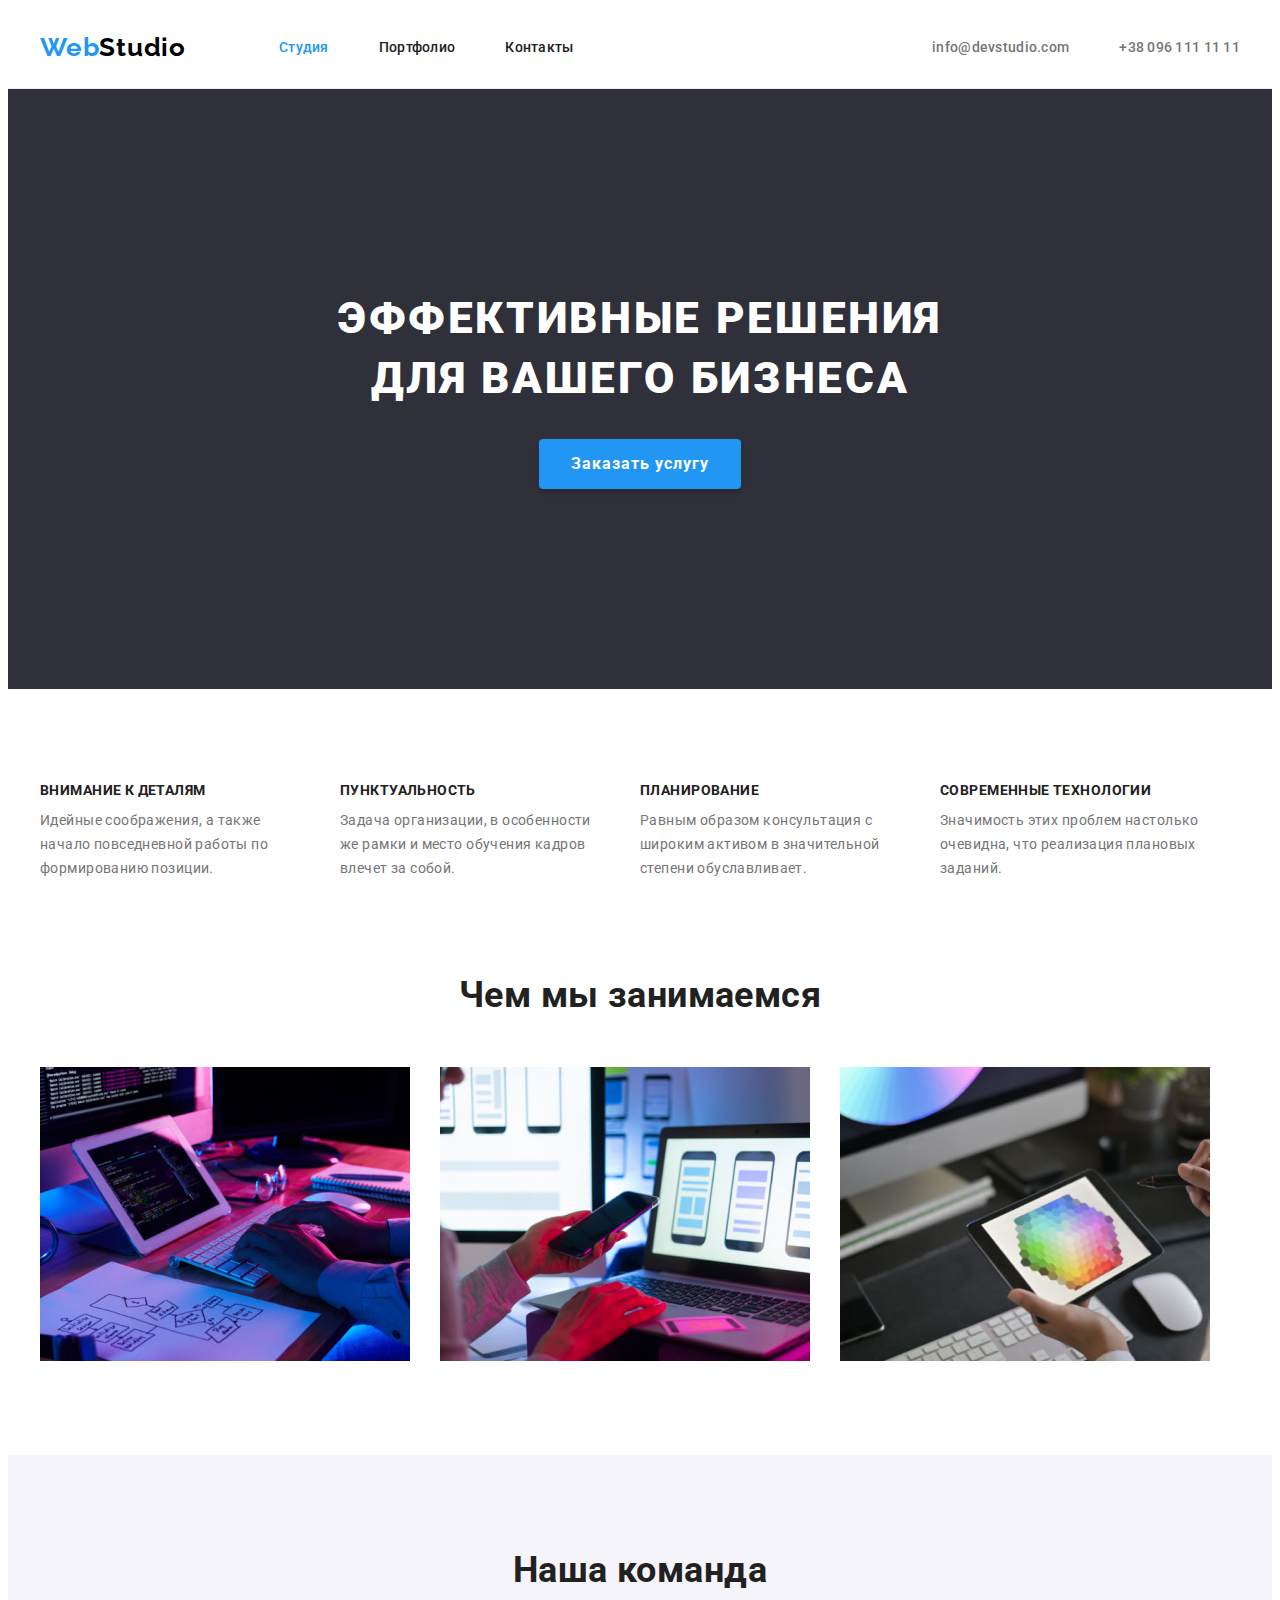
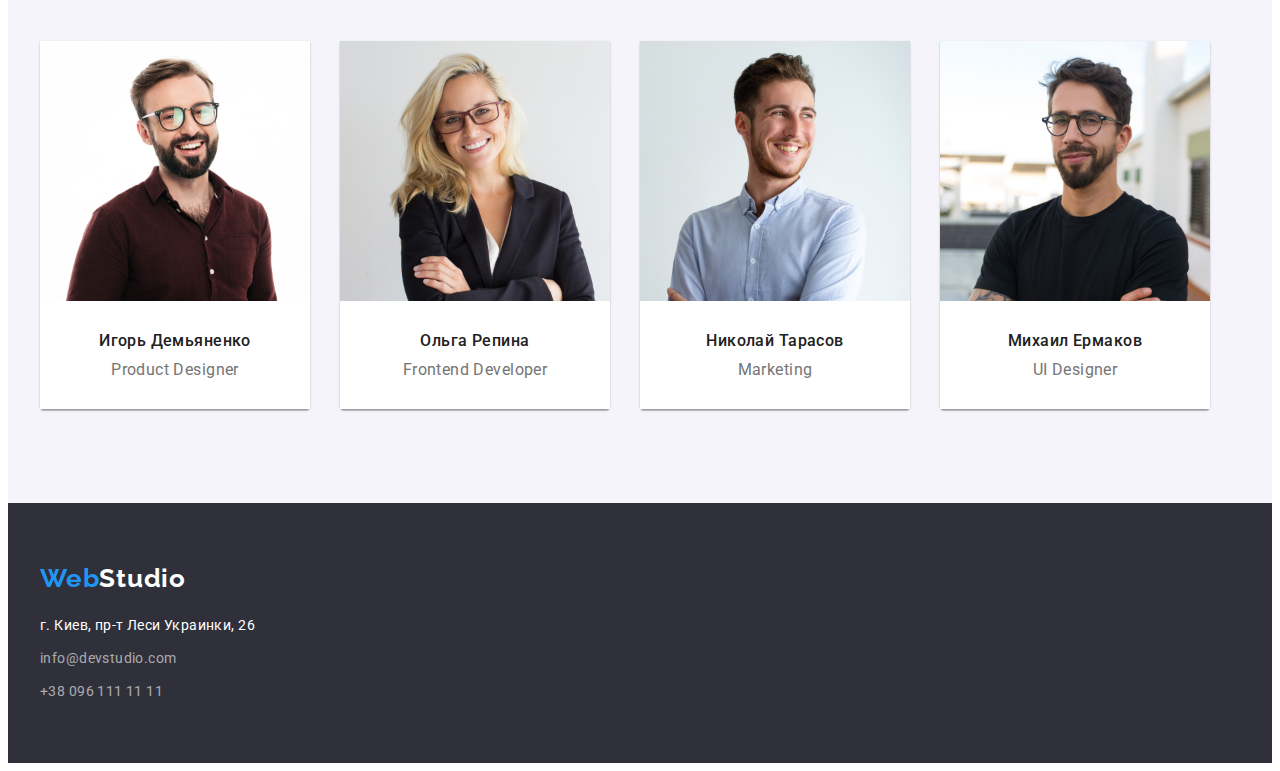
==== index.html @ 65e347f5 "Initial commit" ====
<!DOCTYPE html>
<html lang="ru">
  <head>
    <meta charset="UTF-8" />
    <meta http-equiv="X-UA-Compatible" content="IE=edge" />
    <meta name="viewport" content="width=device-width, initial-scale=1.0" />
    <title>Студия</title>
    <link rel="preconnect" href="https://fonts.googleapis.com" />
    <link rel="preconnect" href="https://fonts.gstatic.com" crossorigin />
    <link
      href="https://fonts.googleapis.com/css2?family=Raleway:wght@700&family=Roboto:wght@400;500;700;900&display=swap"
      rel="stylesheet"/>
    <link
      rel="stylesheet"
      href="https://cdnjs.cloudflare.com/ajax/libs/modern-normalize/1.1.0/modern-normalize.min.css"
      integrity="sha512-wpPYUAdjBVSE4KJnH1VR1HeZfpl1ub8YT/NKx4PuQ5NmX2tKuGu6U/JRp5y+Y8XG2tV+wKQpNHVUX03MfMFn9Q=="
      crossorigin="anonymous"
      referrerpolicy="no-referrer"/>

    <link rel="stylesheet" href="./css/styles.css" />
  </head>
  <body>
    <!--Шапка страницы-->

    <header class="header">
      <div class="container main-nav flex">
        <nav class="navigation flex">
          <a href="./index.html" class="logo top">Web<span class="logo-header">Studio</span></a>
          <ul class="site-nav list flex">
            <li class="item"><a href="./index.html" class="link current">Студия</a></li>
            <li class="item"><a href="./portfolio.html" class="link">Портфолио</a></li>
            <li class="item"><a href="" class="link">Контакты</a></li>
          </ul>
        </nav>
        <ul class="auth-nav list flex">
          <li class="item">
            <a href="mailto:info@devstudio.com" class="header-contacts">info@devstudio.com</a>
          </li>
          <li class="item">
            <a href="tel:+380961111111" class="header-contacts">+38 096 111 11 11</a>
          </li>
        </ul>
      </div>
    </header>
    <main>
      <!--Услуги-->

      <section class="section hero">
        <div class="container">
          <h1 class="hero-title title">
            Эффективные решения <br />
            для вашего бизнеса
          </h1>

          <button type="button" class="button">Заказать услугу</button>
        </div>
      </section>

      <!--Особенности компании-->

      <section class="section feature">
        <div class="container">
          <h2 class="section-title title visually-hidden">Особенности компании</h2>
          <ul class="feature-list list flex">
            <li class="item">
              <h3 class="feature-title title">Внимание к деталям</h3>
              <p class="text">
                Идейные соображения, а также начало повседневной работы по формированию позиции.
              </p>
            </li>
            <li class="item">
              <h3 class="feature-title title">Пунктуальность</h3>
              <p class="text">
                Задача организации, в особенности же рамки и место обучения кадров влечет за собой.
              </p>
            </li>
            <li class="item">
              <h3 class="feature-title title">Планирование</h3>
              <p class="text">
                Равным образом консультация с широким активом в значительной степени обуславливает.
              </p>
            </li>
            <li class="item">
              <h3 class="feature-title title">Современные технологии</h3>
              <p class="text">
                Значимость этих проблем настолько очевидна, что реализация плановых заданий.
              </p>
            </li>
          </ul>
        </div>
      </section>

      <!--Чем мы занимаемся-->

      <section class="section work">
        <div class="container">
          <h2 class="work-title title">Чем мы занимаемся</h2>
          <ul class="work-list list flex">
            <li class="item">
              <img src="images/work/box1.jpg" alt="Десктопные приложения" width="370" />
            </li>
            <li class="item">
              <img src="./images/work/box2.jpg" alt="Мобильные приложения" width="370" />
            </li>
            <li class="item">
              <img src="./images/work/box3.jpg" alt="Дизайнерские решения" width="370" />
            </li>
          </ul>
        </div>
      </section>

      <!--Наша команда-->

      <section class="section team">
        <div class="container">
          <h2 class="team-title title">Наша команда</h2>
          <ul class="name-list list flex">
            <li class="item">
              <img src="./images/team/img1.jpg" alt="Игорь Демьяненко" width="270" />
              <div class="team-container">
                <h3 class="name-title title">Игорь Демьяненко</h3>
                <p class="text">Product Designer</p>
              </div>
            </li>
            <li class="item">
              <img src="./images/team/img2.jpg" alt="Ольга Репина" width="270" />
              <div class="team-container">
                <h3 class="name-title title">Ольга Репина</h3>
                <p class="text">Frontend Developer</p>
              </div>
            </li>
            <li class="item">
              <img src="./images/team/img3.jpg" alt="Николай Тарасов" width="270" />
              <div class="team-container">
                <h3 class="name-title title">Николай Тарасов</h3>
                <p class="text">Marketing</p>
              </div>
            </li>
            <li class="item">
              <img src="./images/team/img4.jpg" alt="Михаил Ермаков" width="270" />
              <div class="team-container">
                <h3 class="name-title title">Михаил Ермаков</h3>
                <p class="text">UI Designer</p>
              </div>
            </li>
          </ul>
        </div>
      </section>
    </main>

    <!--Подвал-->

    <footer class="footer">
      <div class="container">
        <a href="./index.html" class="logo bottom">Web<span class="logo-footer">Studio</span> </a>
        <address class="address">
          <ul class="address-list list">
            <li class="item">
              <a
                href="https://goo.gl/maps/zAYHQi1dGuUCyUKf9"
                target="_blank"
                rel="noreferrer noopener"
                class="link"
              >
                г. Киев, пр-т Леси Украинки, 26
              </a>
            </li>
            <li class="item">
              <a href="mailto:info@devstudio.com" class="list">info@devstudio.com</a>
            </li>
            <li class="item"><a href="tel:+380961111111" class="list">+38 096 111 11 11</a></li>
          </ul>
        </address>
      </div>
    </footer>
  </body>
</html>
---- css/styles.css ----
:root{
    /* Шрифты*/

    --font-family-logo: Raleway, sans-serif;
    --font-family-text: Roboto, sans-serif;

    /* Цвет текста */

    --primary-text-color: #212121;
    --title-text-color: #757575;
    --accent-color: #2196F3;
    --accent-white-color:  #FFFFFF;
    --footer-contacts-color: rgba(255, 255, 255, 0.6);
    --logo-text: #000000;

    /* Цвет фона */

    --primary-bgr-color:#2F303A;
    --secondary-bgr-color:#F5F4FA;
    --other-bgr-color: #E5E5E5; 
    --bgr-color-projects: #EEEEEE; 
    --color-button-hover: #188CE8;
    --line-color:#ECECEC;

    /* Карточки */
    --card-set-gap: 30px;


}
.container{
    width: 1200px;
    margin: 0 auto;
    padding: 0px 15px; 

}

body { color: var(--title-text-color);
    background-color:var(--accent-white-color);
    font-family: var(--font-family-text);
    letter-spacing: 0.03em;
    font-weight: 400;
    font-size: 14px;
    line-height: 1.14;

}

.list, .title, .text{
    list-style: none;
    margin: 0;
    padding: 0;
}
.section{
    padding-top: 94px;
    padding-bottom: 94px;
}
img{
    display: block;
    max-width: 100%;
    height: auto;
}
.logo, .link, .list{
    text-decoration: none;
}
/* Header */
.header{
    border-bottom: 1px solid var(--line-color);
}


/* Логотип */


.logo{
    color:var(--accent-color) ;
    
    font-family: var(--font-family-logo);
    font-weight: 700;
    font-size: 26px;
    line-height: 1.19;
    letter-spacing: 0.03em;
}

.top{
    padding-top: 24px;
    padding-bottom: 25px;
    margin-right: 93px;

}

.logo-header{ color:var(--logo-text) ;}
.logo-footer{color:var(--accent-white-color) ; }

/* скрыть текст */

.visually-hidden {
    position: absolute;
    white-space: nowrap;
    width: 1px;
    height: 1px;
    overflow: hidden;
    border: 0;
    padding: 0;
    clip: rect(0 0 0 0);
    clip-path: inset(50%);
    margin: -1px;
  }

/* Навигация*/
.navigation{
    align-items: center;
}

.flex{
    display: flex;
}

.site-nav .item:not(:last-child){
    margin-right: 50px;

}

.site-nav .link{
    display: block;
    padding: 32px 0;

    color:var(--primary-text-color);
    font-weight: 500;
    letter-spacing: 0.02em;
    cursor: pointer;
}
.site-nav .link:hover,
.site-nav .link:focus {
    color:var(--accent-color);
}
.site-nav .link.current{ 
    color: var(--accent-color);

}
/* Контакты*/

.auth-nav{
    margin-left: auto;
    
}

.auth-nav .item:not(:last-child){
    margin-right: 50px;
}

.auth-nav .header-contacts{
    display: block;
    padding: 32px 0;

    color: var(--title-text-color);
    text-decoration: none;
    font-weight: 500;
    letter-spacing: 0.02em;
}
.auth-nav .header-contacts:hover, 
.auth-nav .header-contacts:focus{
color: var(--accent-color);
}

/*Герой*/

.hero{
    background-color: var(--primary-bgr-color);
    text-align: center;
    padding: 200px 0;
    
}
.hero-title{ 
    color: var(--accent-white-color);
    margin:0 auto 30px;
    width: 696px;

    font-weight: 900;
    font-size: 44px;
    line-height: 1.36;
    letter-spacing: 0.06em;
    text-transform: uppercase;
}
/* button */

.hero .button {
    min-width: 200px;
    display: inline-block;
    border-radius: 4px;
    padding: 10px 32px;
    border: none;
    box-shadow: 0px 4px 4px rgba(0, 0, 0, 0.15);

    color: var(--accent-white-color);
    background: var(--accent-color);
    cursor: pointer;
    font-family: var(--font-family-text);
    font-weight: 700;
    font-size: 16px;
    line-height: 1.88;
    align-items: center;
    letter-spacing: 0.06em;

}

.hero .button:hover,
.hero .button:focus{ background-color: var(--color-button-hover);}

/* Особенности компании */

.section-title{
    color: var(--primary-text-color);
}
.feature-list .feature-title{
    color: var(--primary-text-color);
    font-weight: 700;
    font-size: 14px;
    text-transform: uppercase;
}

.feature-title{
    margin-bottom: 10px;
}
.feature-list .item:not(:last-child){
    margin-right: 30px;
}

.feature-list .text{
    color: var(--title-text-color);
    line-height: 1.71;

    width: 270px;
}

/* Чем мы занимаемся*/

.work {
    padding-top: 0;
}
.work-list{
    list-style: none;
}
.work-list .item:not(:last-child){
    margin-right: 30px;
}

.work-title, .team-title { 
    margin-bottom: 50px;
    
    color: var(--primary-text-color);
    font-weight: 700;
    font-size: 36px;
    line-height: 1.17;
    text-align: center;
    }


/* Наша команда */

.name-list{ 
    list-style: none;
}

.team { background-color: var(--secondary-bgr-color);}
.team-title{
    margin-bottom: 50px;
}

.name-title{ 
    margin-bottom: 10px;
}

.team-container{
    padding: 30px 0;
    text-align: center;
    background-color: var(--accent-white-color);
}

.name-list .item{
    box-shadow: 0px 1px 3px rgba(0, 0, 0, 0.12), 
    0px 1px 1px rgba(0, 0, 0, 0.14), 
    0px 2px 1px rgba(0, 0, 0, 0.2);
    border-radius: 0px 0px 4px 4px;
}

.name-list .item:not(:last-child){
    margin-right: 30px;
}

.name-list .name-title{ color: var(--primary-text-color);
    font-weight: 500;
    font-size: 16px;
    line-height: 1.19;
    }

.name-list .text{ color: var(--title-text-color);
    font-size: 16px;
    line-height: 1.19;
}

    /* Футер */

.footer{
    padding: 60px 0;

    background-color: var(--primary-bgr-color);
}
.address{
    margin-top: 20px;
}


.address-list .item:not(:last-child){
    margin-bottom: 9px;
}

.address-list{ 
   
    font-style: normal;
    list-style: none;
    line-height: 1.71;
}
.address-list .link{
    color: var(--accent-white-color);
   
}
.address-list .list{ color: var(--footer-contacts-color);
    text-decoration: none;}

.address-list .link:hover,
.address-list .link:focus{ color: var(--accent-color);}

.address-list .list:hover,
.address-list .list:focus{ color: var(--accent-color);}


/* Portfolio */

.portfolio-section {
    margin-bottom: 50px;
    justify-content: center;
}

.portfolio-section .item:not(:last-child){
    margin-right: 8px;
}


.portfolio-section .button{ color: var(--primary-text-color);
    border-radius: 4px;
    padding: 6px 22px;
    border: none;
    

    background-color: var(--secondary-bgr-color);
    font-weight: 500;
    font-size: 16px;
    line-height: 1.62;
}

.portfolio-section .button:hover, 
.portfolio-section .button:focus { color: var(--accent-white-color);
    background-color: var(--accent-color);
    cursor: pointer;}

.portfolio-section .button.current {  color: var(--accent-white-color);
    background-color: var(--accent-color);}

.projects-title {
    flex-wrap: wrap;
   
}

.project-list{
    flex-basis: calc((100% - 60px) /3);
    margin-right: 30px;
    margin-bottom: 30px;

    background-color: var(--accent-white-color);
}

.project-list:nth-child(3n){
    margin-right: 0;
}

.project-list:nth-last-child(-n + 3){
    margin-bottom: 0;
}

.project-list .project-link {
    text-decoration: none;
}

.project-list .title { color: var(--primary-text-color);
    font-weight: 700;
    font-size: 18px;
    line-height: 2;
    letter-spacing: 0.06em;
}

.project-list .text { color: var(--title-text-color);
    font-size: 16px;
    line-height: 1.88;
}

.project-card{
    padding: 20px 24px;
    border-right: 1px solid var(--bgr-color-projects);
    border-bottom: 1px solid var(--bgr-color-projects);
    border-left: 1px solid var(--bgr-color-projects);
}

.project-card .title{
    margin-bottom: 4px;
}
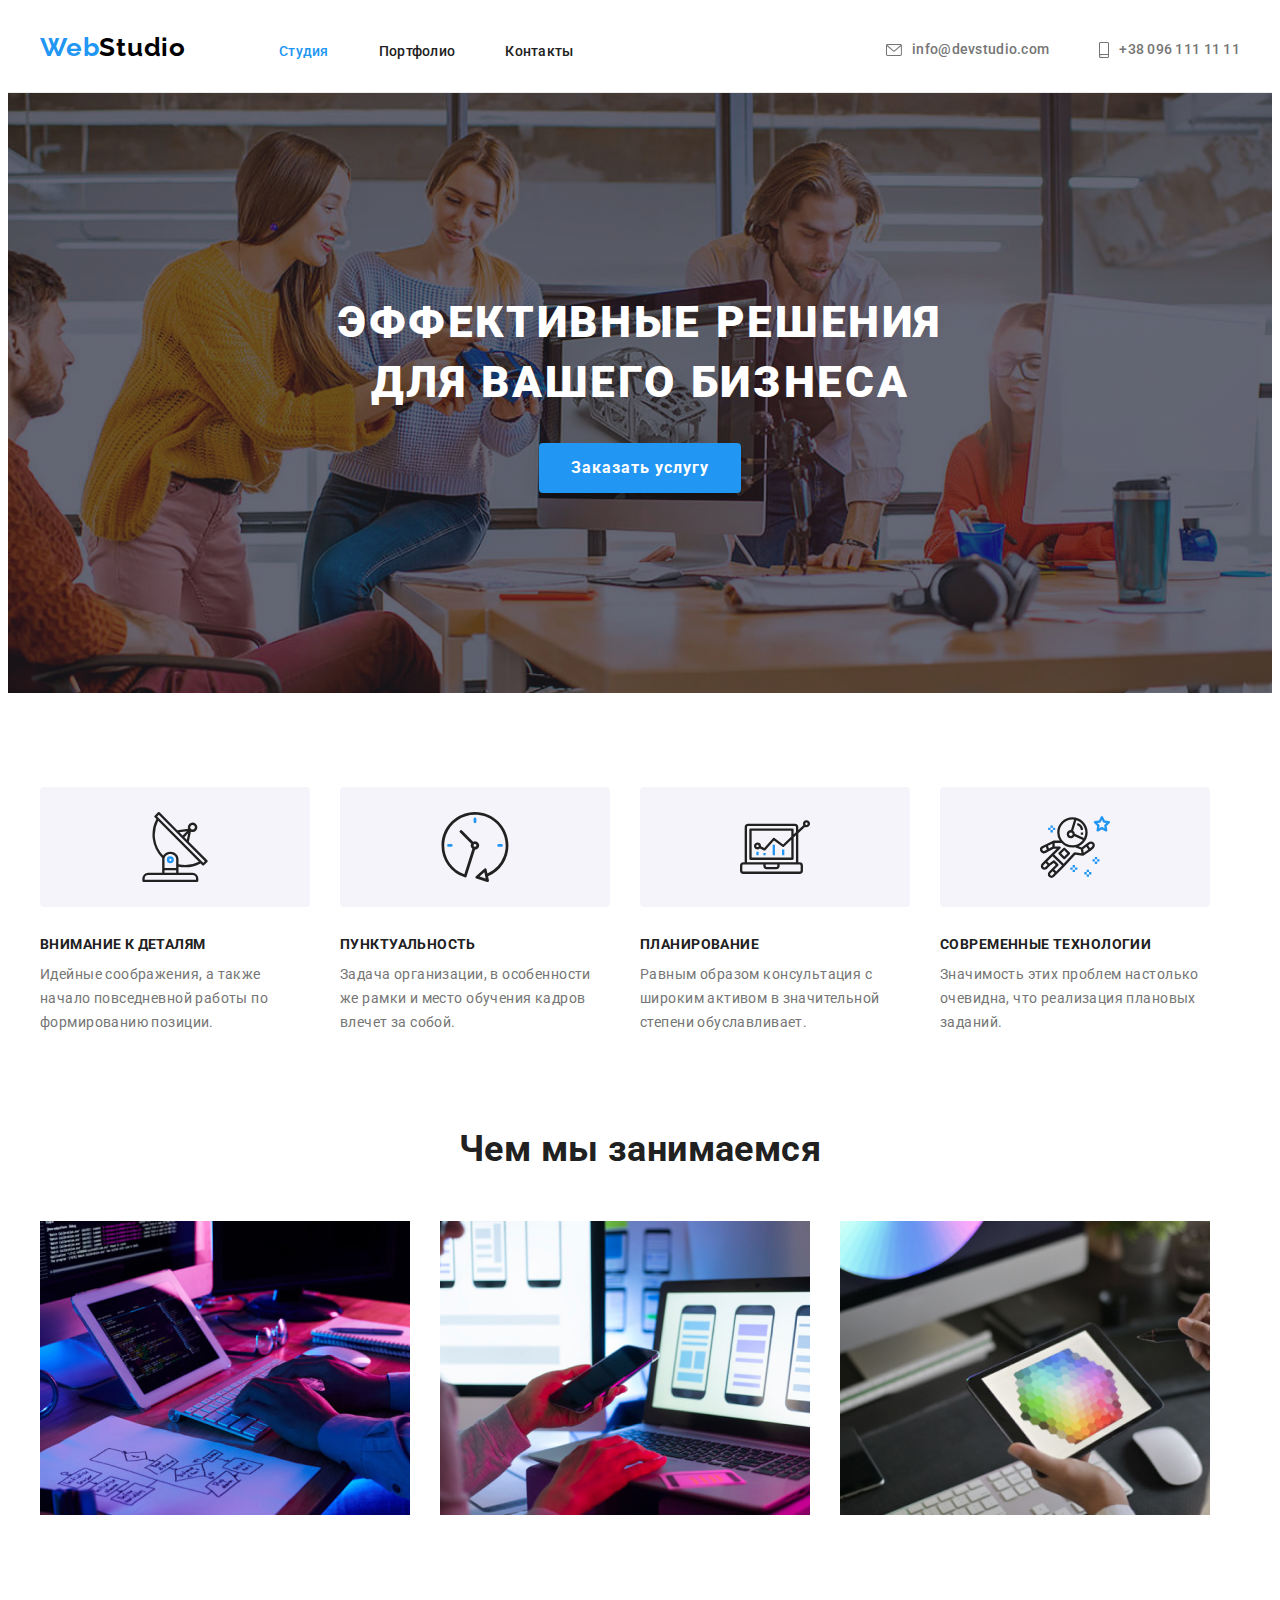
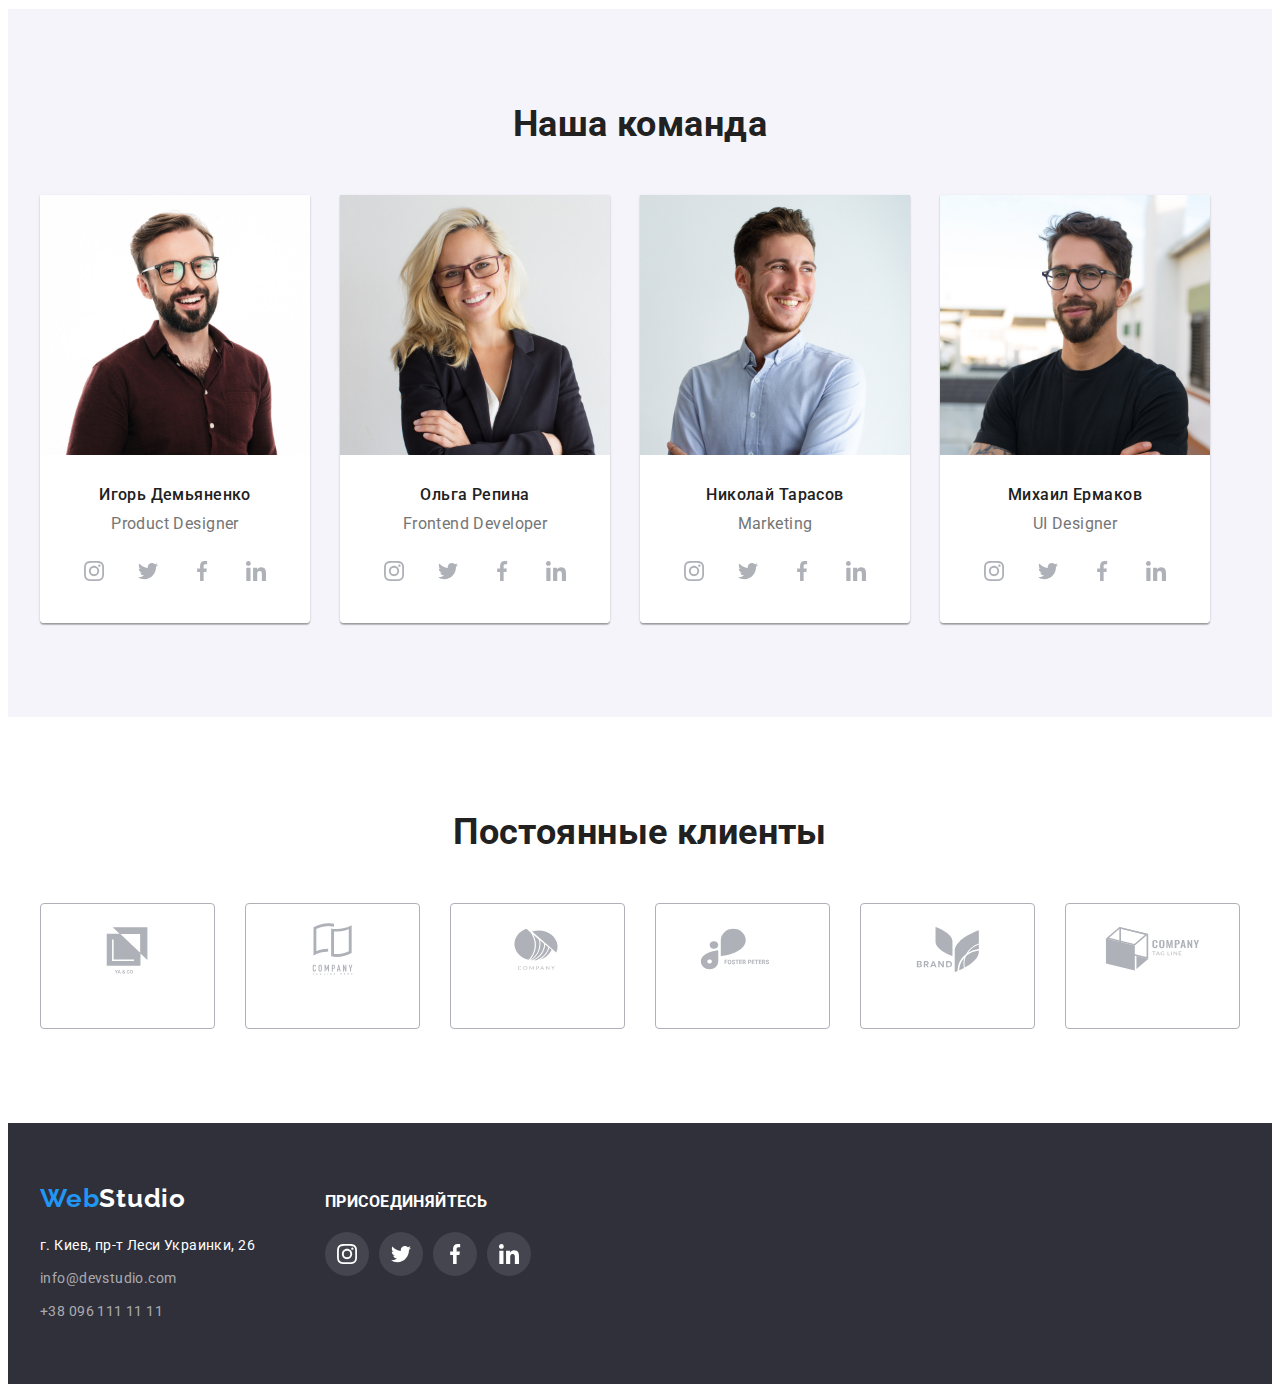
==== commit f667242c: "Додала class хедеру та футеру" ====
--- a/index.html
+++ b/index.html
@@ -33,11 +33,21 @@
           </ul>
         </nav>
         <ul class="auth-nav list flex">
-          <li class="item">
-            <a href="mailto:info@devstudio.com" class="header-contacts">info@devstudio.com</a>
+          <li class="item flex">
+            <a href="mailto:info@devstudio.com" class="header-contacts flex" aria-label="Почта">
+              <svg class="header-icon" width="16" height="12">
+                <use href="./images/sprite.svg#envelope"></use>
+              </svg>
+              info@devstudio.com
+            </a>
           </li>
-          <li class="item">
-            <a href="tel:+380961111111" class="header-contacts">+38 096 111 11 11</a>
+          <li class="item flex">
+            <a href="tel:+380961111111" class="header-contacts flex" aria-label="Телефон">
+              <svg class="header-icon" width="10" height="16">
+                <use href="./images/sprite.svg#smartphone"></use>
+              </svg>
+              +38 096 111 11 11
+            </a>
           </li>
         </ul>
       </div>
@@ -63,24 +73,48 @@
           <h2 class="section-title title visually-hidden">Особенности компании</h2>
           <ul class="feature-list list flex">
             <li class="item">
+              <div class="feature-icon">
+                <svg width="70" height="70">
+                <use href="./images/sprite.svg#antenna"></use>
+              </svg>
+            </div>
+              
               <h3 class="feature-title title">Внимание к деталям</h3>
               <p class="text">
                 Идейные соображения, а также начало повседневной работы по формированию позиции.
               </p>
             </li>
             <li class="item">
+              <div class="feature-icon">
+                <svg width="70" height="70">
+                  <use href="./images/sprite.svg#clock"></use>
+                </svg>
+              </div>
+    
               <h3 class="feature-title title">Пунктуальность</h3>
               <p class="text">
                 Задача организации, в особенности же рамки и место обучения кадров влечет за собой.
               </p>
             </li>
             <li class="item">
+              <div class="feature-icon">
+                <svg width="70" height="70">
+                  <use href="./images/sprite.svg#diagram"></use>
+                </svg>
+              </div>
+       
               <h3 class="feature-title title">Планирование</h3>
               <p class="text">
                 Равным образом консультация с широким активом в значительной степени обуславливает.
               </p>
             </li>
             <li class="item">
+              <div class="feature-icon">
+                <svg width="70" height="70">
+                  <use href="./images/sprite.svg#astronaut"></use>
+                </svg>
+              </div>
+        
               <h3 class="feature-title title">Современные технологии</h3>
               <p class="text">
                 Значимость этих проблем настолько очевидна, что реализация плановых заданий.
@@ -116,31 +150,167 @@
           <h2 class="team-title title">Наша команда</h2>
           <ul class="name-list list flex">
             <li class="item">
-              <img src="./images/team/img1.jpg" alt="Игорь Демьяненко" width="270" />
+              <img src="./images/team/img1.jpg" alt="Игорь Демьяненко" width="270"/>
               <div class="team-container">
                 <h3 class="name-title title">Игорь Демьяненко</h3>
                 <p class="text">Product Designer</p>
-              </div>
-            </li>
-            <li class="item">
-              <img src="./images/team/img2.jpg" alt="Ольга Репина" width="270" />
+                <ul class="team-list list">
+                  <li class="team-item">
+                    <a class="team-link link" href="" target="_blank" aria-label="Instagram-иконка">
+                    <svg class="team-icon" width="20" height="20">
+                     <use href="./images/sprite.svg#instagram">
+                     </use>
+                    </svg>
+                    </a>
+                  </li>
+                  <li class="team-item">
+                    <a class="team-link link" href="" target="_blank" aria-label="Twitter-иконка">
+                      <svg class="team-icon" width="20" height="20">
+                        <use href="./images/sprite.svg#twitter">
+                        </use>
+                      </svg>
+                    </a>
+                  </li>
+                  <li class="team-item">
+                    <a class="team-link link" href="" target="_blank" aria-label="Facebook-иконка">
+                      <svg class="team-icon" width="20" height="20">
+                        <use href="./images/sprite.svg#facebook">
+                        </use>
+                      </svg>
+                    </a>                    
+                  </li>
+                  <li class="team-item">
+                    <a class="team-link link" href="" target="_blank" aria-label="linkedin-иконка">
+                      <svg class="team-icon" width="20" height="20">
+                        <use href="./images/sprite.svg#linkedin">
+                        </use>
+                      </svg>
+                    </a>                    
+                  </li>
+                </ul>
+              </div>
+            </li>
+            <li class="item">
+              <img src="./images/team/img2.jpg" alt="Ольга Репина" width="270"/>
               <div class="team-container">
                 <h3 class="name-title title">Ольга Репина</h3>
                 <p class="text">Frontend Developer</p>
-              </div>
-            </li>
-            <li class="item">
-              <img src="./images/team/img3.jpg" alt="Николай Тарасов" width="270" />
+                <ul class="team-list list">
+                  <li class="team-item">
+                    <a class="team-link link" href="" target="_blank" aria-label="Instagram-иконка">
+                    <svg class="team-icon" width="20" height="20">
+                     <use href="./images/sprite.svg#instagram">
+                     </use>
+                    </svg>
+                    </a>
+                  </li>
+                  <li class="team-item">
+                    <a class="team-link link" href="" target="_blank" aria-label="Twitter-иконка">
+                      <svg class="team-icon" width="20" height="20">
+                        <use href="./images/sprite.svg#twitter">
+                        </use>
+                      </svg>
+                    </a>
+                  </li>
+                  <li class="team-item">
+                    <a class="team-link link" href="" target="_blank" aria-label="Facebook-иконка">
+                      <svg class="team-icon" width="20" height="20">
+                        <use href="./images/sprite.svg#facebook">
+                        </use>
+                      </svg>
+                    </a>                    
+                  </li>
+                  <li class="team-item">
+                    <a class="team-link link" href="" target="_blank" aria-label="linkedin-иконка">
+                      <svg class="team-icon" width="20" height="20">
+                        <use href="./images/sprite.svg#linkedin">
+                        </use>
+                      </svg>
+                    </a>                    
+                  </li>
+                </ul>
+              </div>
+            </li>
+            <li class="item">
+              <img src="./images/team/img3.jpg" alt="Николай Тарасов" width="270"/>
               <div class="team-container">
                 <h3 class="name-title title">Николай Тарасов</h3>
                 <p class="text">Marketing</p>
-              </div>
-            </li>
-            <li class="item">
-              <img src="./images/team/img4.jpg" alt="Михаил Ермаков" width="270" />
+                <ul class="team-list list">
+                  <li class="team-item">
+                    <a class="team-link link" href="" target="_blank" aria-label="Instagram-иконка">
+                    <svg class="team-icon" width="20" height="20">
+                     <use href="./images/sprite.svg#instagram">
+                     </use>
+                    </svg>
+                    </a>
+                  </li>
+                  <li class="team-item">
+                    <a class="team-link link" href="" target="_blank" aria-label="Twitter-иконка">
+                      <svg class="team-icon" width="20" height="20">
+                        <use href="./images/sprite.svg#twitter">
+                        </use>
+                      </svg>
+                    </a>
+                  </li>
+                  <li class="team-item">
+                    <a class="team-link link" href="" target="_blank" aria-label="Facebook-иконка">
+                      <svg class="team-icon" width="20" height="20">
+                        <use href="./images/sprite.svg#facebook">
+                        </use>
+                      </svg>
+                    </a>                    
+                  </li>
+                  <li class="team-item">
+                    <a class="team-link link" href="" target="_blank" aria-label="linkedin-иконка">
+                      <svg class="team-icon" width="20" height="20">
+                        <use href="./images/sprite.svg#linkedin">
+                        </use>
+                      </svg>
+                    </a>                    
+                  </li>
+                </ul>
+              </div>
+            </li>
+            <li class="item">
+              <img src="./images/team/img4.jpg" alt="Михаил Ермаков" width="270"/>
               <div class="team-container">
                 <h3 class="name-title title">Михаил Ермаков</h3>
                 <p class="text">UI Designer</p>
+                <ul class="team-list list">
+                  <li class="team-item">
+                    <a class="team-link link" href="" target="_blank" aria-label="Instagram-иконка">
+                    <svg class="team-icon" width="20" height="20">
+                     <use href="./images/sprite.svg#instagram">
+                     </use>
+                    </svg>
+                    </a>
+                  </li>
+                  <li class="team-item">
+                    <a class="team-link link" href="" target="_blank" aria-label="Twitter-иконка">
+                      <svg class="team-icon" width="20" height="20">
+                        <use href="./images/sprite.svg#twitter">
+                        </use>
+                      </svg>
+                    </a>
+                  </li>
+                  <li class="team-item">
+                    <a class="team-link link" href="" target="_blank" aria-label="Facebook-иконка">
+                      <svg class="team-icon" width="20" height="20">
+                        <use href="./images/sprite.svg#facebook">
+                        </use>
+                      </svg>
+                    </a>                    
+                  </li>
+                  <li class="team-item">
+                    <a class="team-link link" href="" target="_blank" aria-label="linkedin-иконка">
+                      <svg class="team-icon" width="20" height="20">
+                        <use href="./images/sprite.svg#linkedin">
+                        </use>
+                      </svg>
+                    </a>                    
+                  </li>
+                </ul>
               </div>
             </li>
           </ul>
@@ -148,29 +318,117 @@
       </section>
     </main>
 
+    <!-- Постоянные клиенты -->
+    <section class="section client">
+      <div class="container">
+        <h2 class="client-title title">Постоянные клиенты</h2>
+          <ul class="client-list flex">
+            <li class="client-item">
+              <a href="" class="client-link link flex" target="_blank" aria-label="Client 1">
+                <svg class="client-icon" width="106" height="60">
+                  <use href="./images/sprite.svg#logo1"></use>
+                </svg>
+              </a>
+            </li>
+            <li class="client-item">
+              <a href="" class="client-link link flex" target="_blank" aria-label="Client 2">
+                <svg class="client-icon" width="106" height="60">
+                  <use href="./images/sprite.svg#logo2"></use>
+                </svg>
+              </a>
+            </li>
+            <li class="client-item">
+              <a href="" class="client-link link flex" target="_blank" aria-label="Client 3">
+                <svg class="client-icon" width="106" height="60">
+                  <use href="./images/sprite.svg#logo3"></use>
+                </svg>
+              </a>
+            </li>
+            <li class="client-item">
+              <a href="" class="client-link link flex" target="_blank" aria-label="Client 4">
+                <svg class="client-icon" width="106" height="60">
+                  <use href="./images/sprite.svg#logo4"></use>
+                </svg>
+              </a>
+            </li>
+            <li class="client-item">
+              <a href="" class="client-link" target="_blank" aria-label="Client 5">
+                <svg class="client-icon" width="106" height="60">
+                  <use href="./images/sprite.svg#logo5"></use>
+                </svg>
+              </a>
+            </li>
+            <li class="client-item">
+              <a href="" class="client-link" target="_blank" aria-label="Client 6">
+                <svg class="client-icon" width="106" height="60">
+                  <use href="./images/sprite.svg#logo6"></use>
+                </svg>
+              </a>
+            </li>
+          </ul>
+       
+      </div>
+    </section>
+
     <!--Подвал-->
 
     <footer class="footer">
-      <div class="container">
-        <a href="./index.html" class="logo bottom">Web<span class="logo-footer">Studio</span> </a>
-        <address class="address">
-          <ul class="address-list list">
-            <li class="item">
-              <a
-                href="https://goo.gl/maps/zAYHQi1dGuUCyUKf9"
-                target="_blank"
-                rel="noreferrer noopener"
-                class="link"
-              >
-                г. Киев, пр-т Леси Украинки, 26
-              </a>
-            </li>
-            <li class="item">
-              <a href="mailto:info@devstudio.com" class="list">info@devstudio.com</a>
-            </li>
-            <li class="item"><a href="tel:+380961111111" class="list">+38 096 111 11 11</a></li>
-          </ul>
-        </address>
+      <div class="container flex">
+        <div class="footer-contacts">
+          <a href="./index.html" class="logo bottom">Web<span class="logo-footer">Studio</span> </a>
+          <address class="address">
+            <ul class="address-list list">
+              <li class="item">
+                <a
+                  href="https://goo.gl/maps/zAYHQi1dGuUCyUKf9"
+                  target="_blank"
+                  rel="noreferrer noopener"
+                  class="link"
+                >
+                  г. Киев, пр-т Леси Украинки, 26
+                </a>
+              </li>
+              <li class="item">
+                <a href="mailto:info@devstudio.com" class="list">info@devstudio.com</a>
+              </li>
+              <li class="item"><a href="tel:+380961111111" class="list">+38 096 111 11 11</a></li>
+            </ul>
+          </address>
+        </div>
+        <div class="footer socials">
+          <h3 class="sosials-title title">ПРИСОЕДИНЯЙТЕСЬ</h3>
+          <ul class="socials-list list flex">
+            <li class="socials-item">
+              <a href="" class="socials-link flex" aria-label="Instagram-иконка">
+                <svg class="socials-icon" width="20" height="20">
+                  <use href="./images/sprite.svg#instagram"></use>
+                </svg>
+              </a>
+            </li>
+            <li class="socials-item">
+              <a href="" class="socials-link flex" aria-label="Twitter-иконка">
+                <svg class="socials-icon" width="20" height="20">
+                  <use href="./images/sprite.svg#twitter"></use>
+                </svg>
+              </a>
+            </li>
+            <li class="socials-item">
+              <a href="" class="socials-link flex" aria-label="Facebook-иконка">
+                <svg class="socials-icon" width="20" height="20">
+                  <use href="./images/sprite.svg#facebook"></use>
+                </svg>
+              </a>
+            </li>
+            <li class="socials-item">
+              <a href="" class="socials-link flex" aria-label="linkedin-иконка">
+                <svg class="socials-icon" width="20" height="20">
+                  <use href="./images/sprite.svg#linkedin"></use>
+                </svg>
+              </a>
+            </li>
+          </ul>
+        </div>
+     
       </div>
     </footer>
   </body>
--- a/css/styles.css
+++ b/css/styles.css
@@ -24,6 +24,14 @@
 
     /* Карточки */
     --card-set-gap: 30px;
+
+    /* Border */
+    --border-icon:#AFB1B8;
+
+    /* Иконки */
+    --fill-icon: #AFB1B8;
+    --fill-hover-color: #FFFFFF;
+    --fill-bgr-hover:#2196F3;
 
 
 }
@@ -112,6 +120,7 @@
 
 .flex{
     display: flex;
+    align-items: baseline;
 }
 
 .site-nav .item:not(:last-child){
@@ -140,6 +149,8 @@
 
 .auth-nav{
     margin-left: auto;
+    align-items: center;
+    
     
 }
 
@@ -148,9 +159,10 @@
 }
 
 .auth-nav .header-contacts{
-    display: block;
+    display: flex;
     padding: 32px 0;
-
+    align-items: center;
+   
     color: var(--title-text-color);
     text-decoration: none;
     font-weight: 500;
@@ -161,13 +173,28 @@
 color: var(--accent-color);
 }
 
+.header-icon{
+    fill: currentColor;
+    margin-right: 10px;
+}
+
 /*Герой*/
 
 .hero{
+    max-width: 1600px;
+    margin-left: auto;
+    margin-right: auto;
+    background-image:linear-gradient( rgba(47, 48, 58, 0.4), rgba(47, 48, 58, 0.4)), url(../images/hero/hero.jpg) ;
+    background-repeat: no-repeat;
+    background-position: center;
+    background-size: cover;
+
     background-color: var(--primary-bgr-color);
     text-align: center;
     padding: 200px 0;
-    
+
+    
+
 }
 .hero-title{ 
     color: var(--accent-white-color);
@@ -220,6 +247,8 @@
 .feature-title{
     margin-bottom: 10px;
 }
+
+
 .feature-list .item:not(:last-child){
     margin-right: 30px;
 }
@@ -229,6 +258,16 @@
     line-height: 1.71;
 
     width: 270px;
+}
+.feature-icon{
+    display: flex;
+    padding: 25px 100px;
+    border-radius: 4px;
+    margin-bottom: 30px;
+
+    background-color: var(--secondary-bgr-color); 
+    align-items: center;
+    justify-content: center;
 }
 
 /* Чем мы занимаемся*/
@@ -272,6 +311,7 @@
 .team-container{
     padding: 30px 0;
     text-align: center;
+    border-radius: 0px 0px 4px 4px;
     background-color: var(--accent-white-color);
 }
 
@@ -295,7 +335,100 @@
 .name-list .text{ color: var(--title-text-color);
     font-size: 16px;
     line-height: 1.19;
-}
+
+    margin-bottom: 16px;
+}
+
+/* Иконки */
+.team-list{
+    display: flex;
+    justify-content: center;
+    align-items: center;
+}
+
+.team-item:not(:last-child){
+    margin-right: 10px;
+}
+
+.team-link{
+  
+    display: flex;
+    align-items: center;
+    justify-content: center;
+
+    color: var(--fill-icon) ;
+
+    width: 44px;
+    height: 44px;
+}
+.team-link:hover, 
+.team-link:focus{
+    background-color: var(--fill-bgr-hover);
+    border-radius: 50%;
+    color:var(--fill-hover-color);
+}
+
+.team-icon{
+    fill: currentColor;
+}
+
+    /* Постоянные клиенты */
+
+.client-title{
+    text-align: center;
+    color: var(--primary-text-color);
+    font-weight: 700;
+    font-size: 36px;
+    line-height: 1.17;
+
+    margin-bottom: 50px;
+}
+.client-list{
+    list-style: none;
+    padding: 0;
+    margin: 0;
+   
+    
+}
+.client-item{
+    padding: 16px 32px;
+    border: 1px solid var(--border-icon);
+    border-radius: 4px;
+    width: 170px;
+    height: 92px;
+    cursor: pointer;
+    align-items: center;
+    justify-content: center;
+    
+}
+
+.client-item:not(:last-child){
+    margin-right: 30px;
+}
+.client-item:hover,
+.client-item:focus{
+    border: 1px solid var(--fill-bgr-hover);
+}
+
+.client-link{
+    display: flex;
+    fill: var(--fill-icon);
+    
+    
+    align-items: center;
+    justify-content: center;
+   
+}
+.client-link:hover,
+.client-link:focus{
+    fill:var(--fill-bgr-hover);
+}
+
+.client-icon{
+    align-items: center;
+    justify-content: center;
+}
+
 
     /* Футер */
 
@@ -303,6 +436,9 @@
     padding: 60px 0;
 
     background-color: var(--primary-bgr-color);
+}
+.footer-contacts{
+    margin-right: 70px;
 }
 .address{
     margin-top: 20px;
@@ -332,6 +468,42 @@
 .address-list .list:hover,
 .address-list .list:focus{ color: var(--accent-color);}
 
+.socials{
+    padding: 0;
+    
+}
+
+
+.sosials-title{
+    font-weight: 700;
+    
+    color: var(--accent-white-color);
+
+    margin-bottom: 20px;
+}
+
+.socials-item:not(:last-child){
+    margin-right: 10px;
+    
+}
+.socials-link{
+    width: 44px;
+    height: 44px;
+    border-radius: 50%;
+    background-color: rgba(255, 255, 255, 0.1);
+
+    align-items: center;
+    justify-content: center;
+}
+.socials-link:hover,
+.socials-link:focus{
+    background-color:var(--fill-bgr-hover);
+}
+
+.socials-icon{
+    fill: var(--fill-hover-color);
+}
+
 
 /* Portfolio */
 
@@ -360,7 +532,8 @@
 .portfolio-section .button:hover, 
 .portfolio-section .button:focus { color: var(--accent-white-color);
     background-color: var(--accent-color);
-    cursor: pointer;}
+    cursor: pointer;
+    box-shadow: 0px 3px 1px rgba(0, 0, 0, 0.1), 0px 1px 2px rgba(0, 0, 0, 0.08), 0px 2px 2px rgba(0, 0, 0, 0.12);}
 
 .portfolio-section .button.current {  color: var(--accent-white-color);
     background-color: var(--accent-color);}
@@ -376,6 +549,10 @@
     margin-bottom: 30px;
 
     background-color: var(--accent-white-color);
+}
+.project-list:hover,
+.project-list:focus{
+    box-shadow: 0px 1px 1px rgba(0, 0, 0, 0.12), 0px 4px 4px rgba(0, 0, 0, 0.06), 1px 4px 6px rgba(0, 0, 0, 0.16);
 }
 
 .project-list:nth-child(3n){
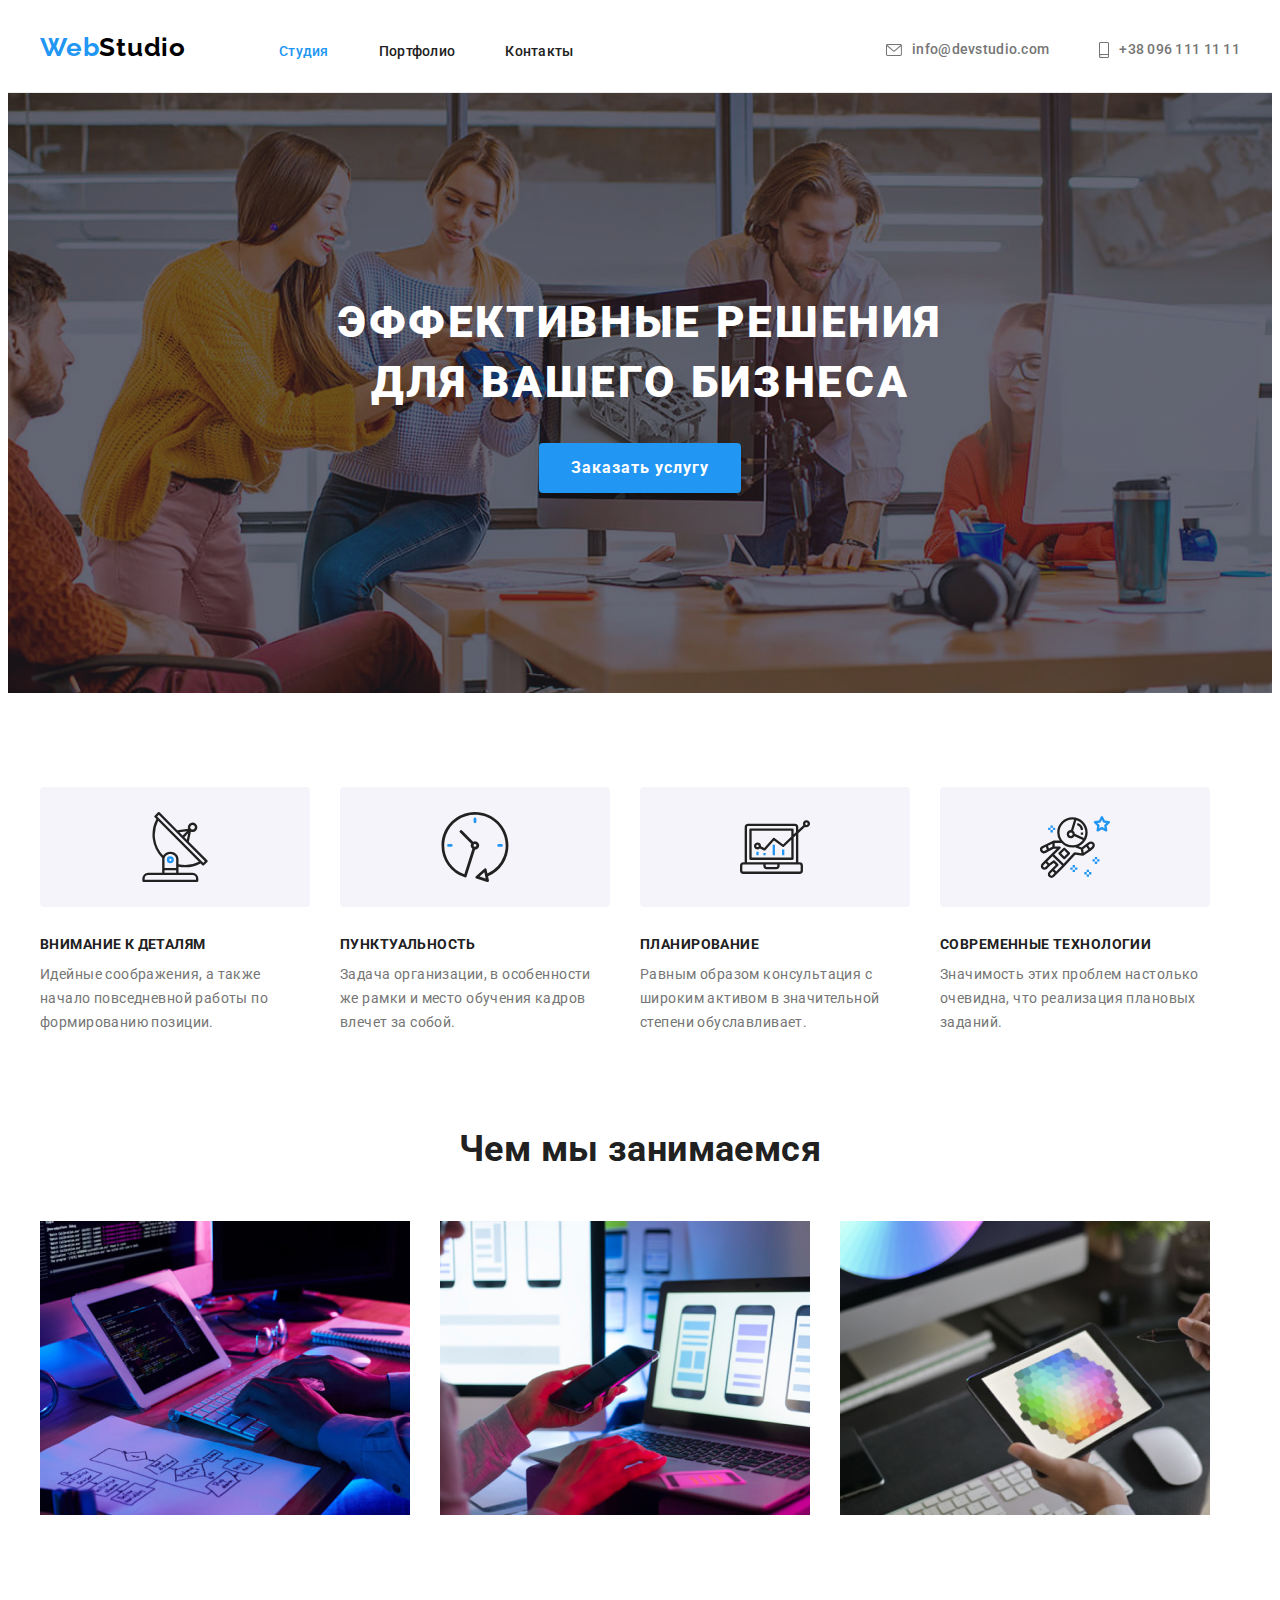
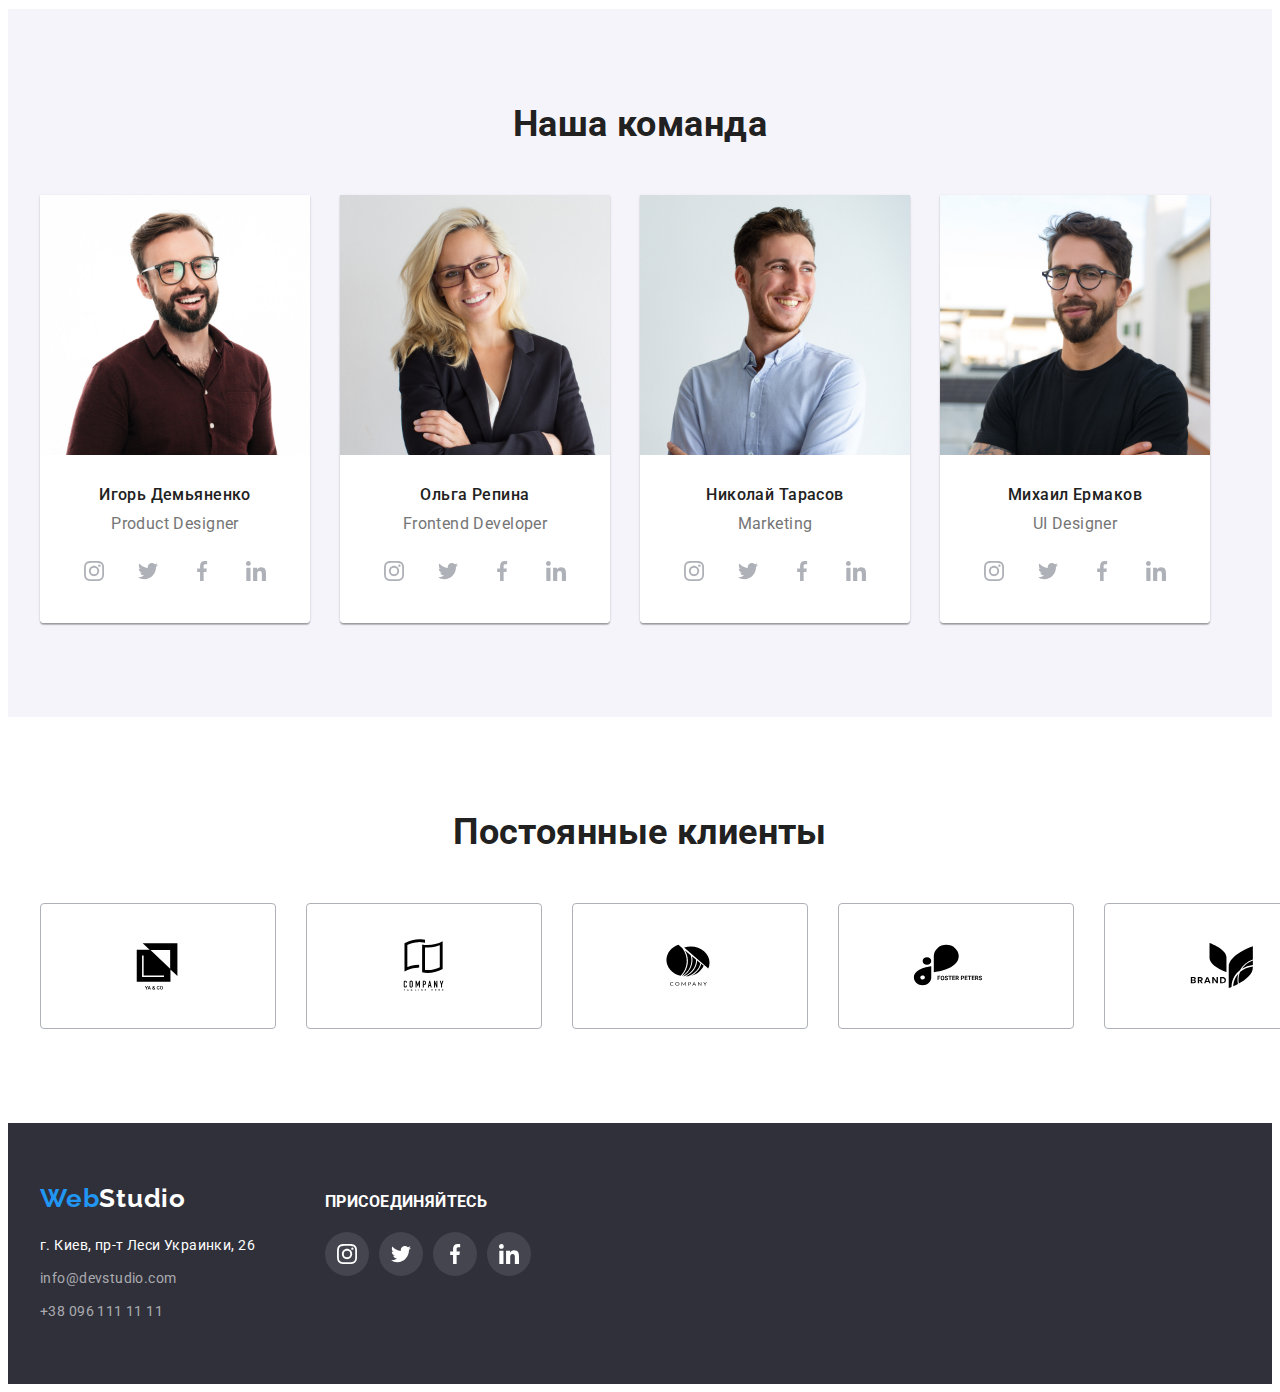
==== commit 9f49c9e8: "Виправила положення секції" ====
--- a/index.html
+++ b/index.html
@@ -316,10 +316,9 @@
           </ul>
         </div>
       </section>
-    </main>
-
-    <!-- Постоянные клиенты -->
-    <section class="section client">
+
+      <!-- Постоянные клиенты -->
+      <section class="section client">
       <div class="container">
         <h2 class="client-title title">Постоянные клиенты</h2>
           <ul class="client-list flex">
@@ -368,8 +367,11 @@
           </ul>
        
       </div>
-    </section>
-
+      </section>
+
+    </main>
+
+    
     <!--Подвал-->
 
     <footer class="footer">
--- a/css/styles.css
+++ b/css/styles.css
@@ -394,25 +394,28 @@
     padding: 16px 32px;
     border: 1px solid var(--border-icon);
     border-radius: 4px;
+    /* width: 170px;
+    height: 92px;
+    cursor: pointer; */
+    align-items: center;
+    justify-content: center;
+    
+}
+
+.client-item:not(:last-child){
+    margin-right: 30px;
+}
+/* .client-item:hover,
+.client-item:focus{
+    border: 1px solid var(--fill-bgr-hover);
+} */
+
+.client-link{
+    display: flex;
+    color: var(--fill-icon);
     width: 170px;
     height: 92px;
     cursor: pointer;
-    align-items: center;
-    justify-content: center;
-    
-}
-
-.client-item:not(:last-child){
-    margin-right: 30px;
-}
-.client-item:hover,
-.client-item:focus{
-    border: 1px solid var(--fill-bgr-hover);
-}
-
-.client-link{
-    display: flex;
-    fill: var(--fill-icon);
     
     
     align-items: center;
@@ -421,7 +424,7 @@
 }
 .client-link:hover,
 .client-link:focus{
-    fill:var(--fill-bgr-hover);
+    color:var(--fill-bgr-hover);
 }
 
 .client-icon{
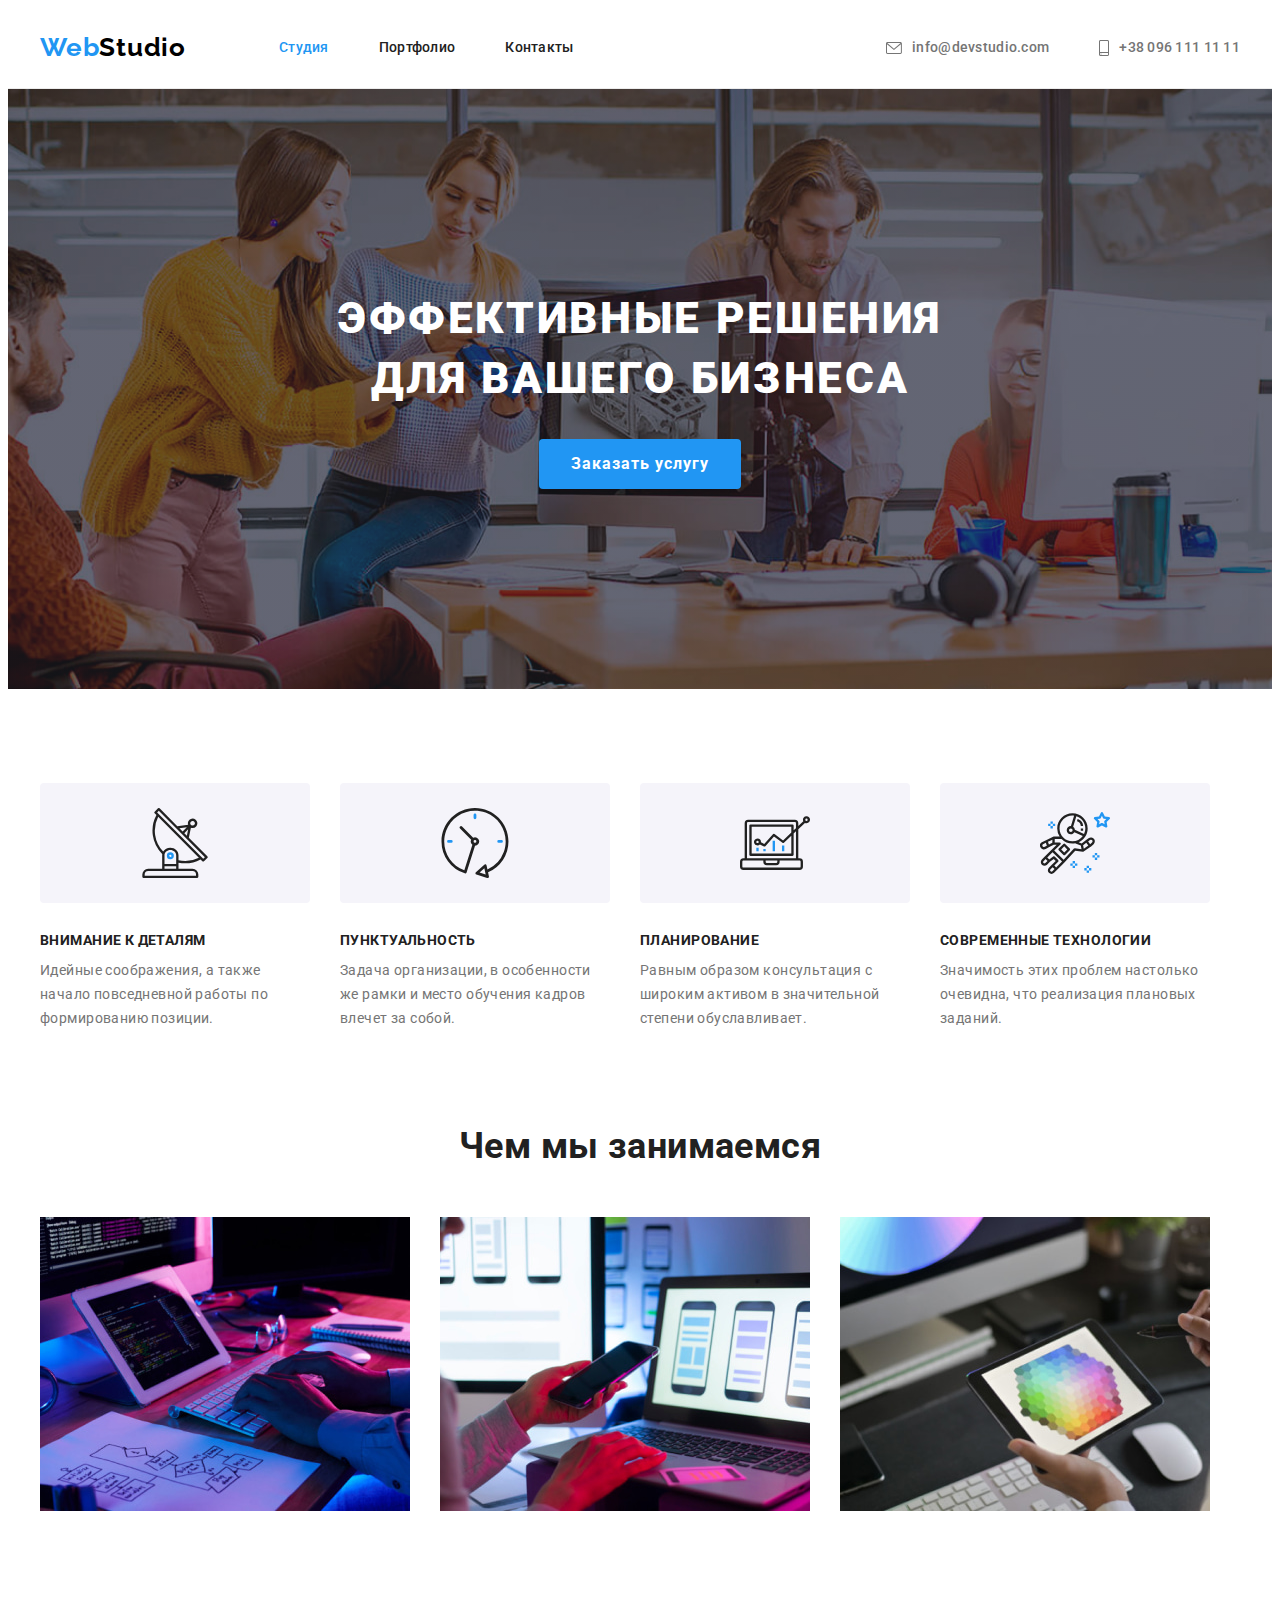
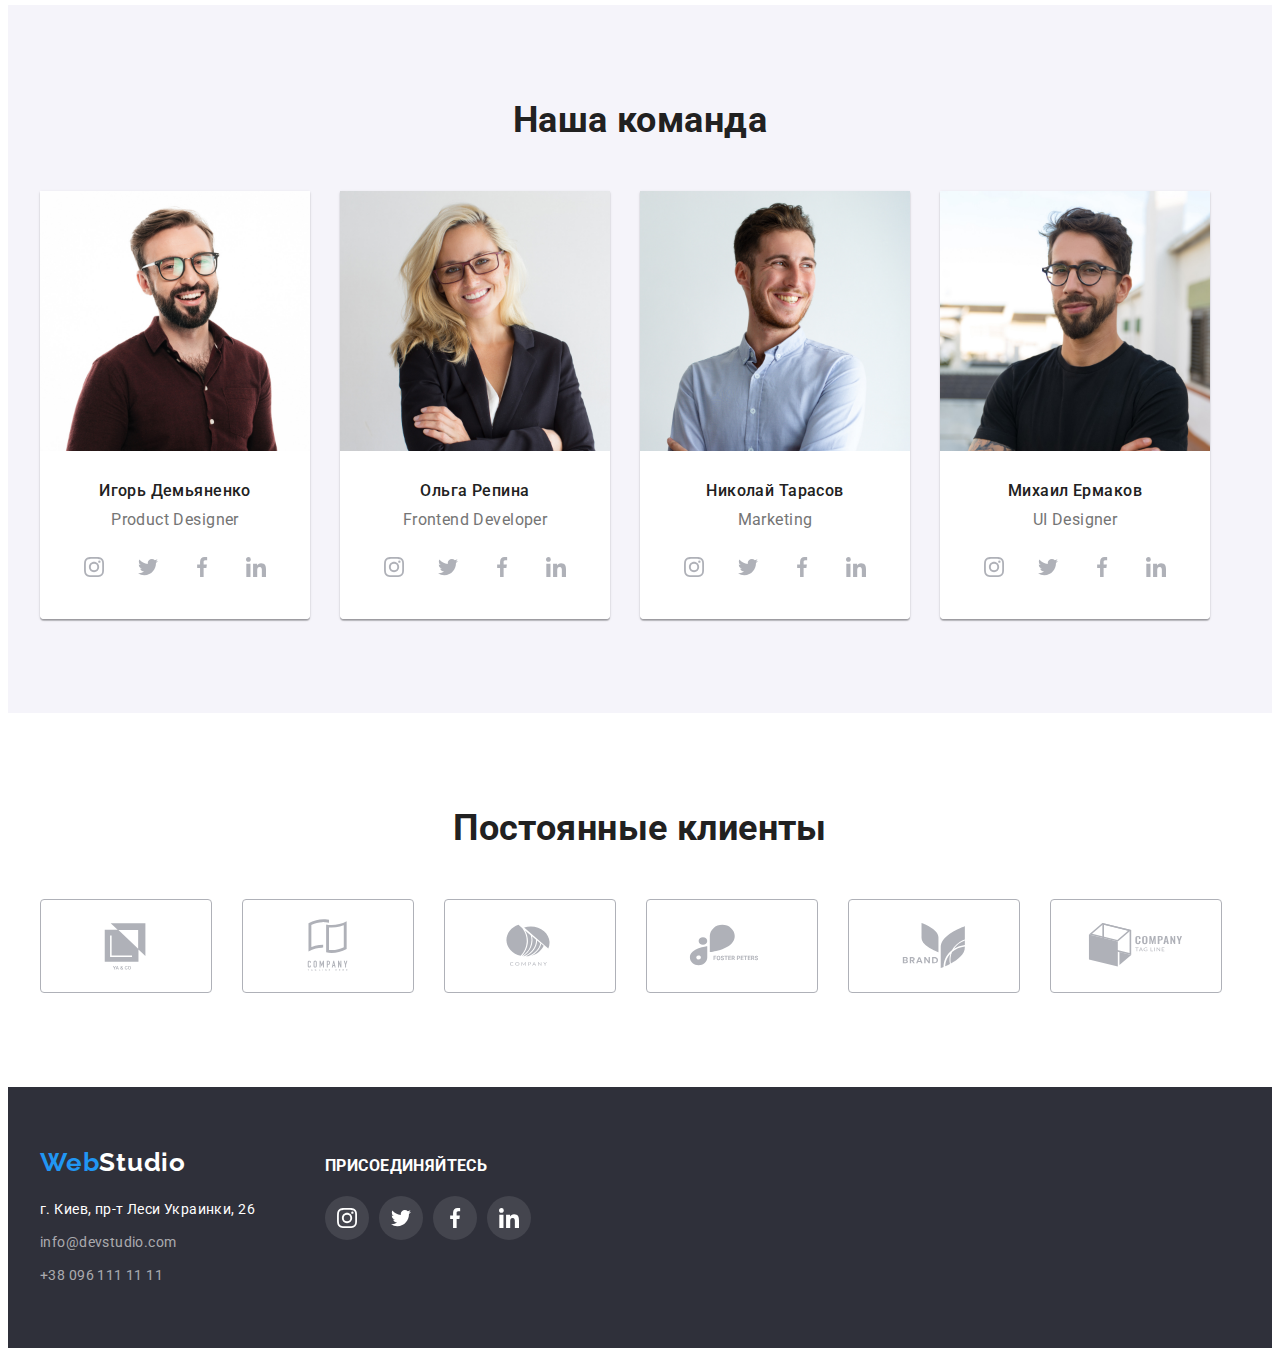
==== commit 5ee4d556: "Прибрала зайві класи" ====
--- a/index.html
+++ b/index.html
@@ -32,24 +32,25 @@
             <li class="item"><a href="" class="link">Контакты</a></li>
           </ul>
         </nav>
-        <ul class="auth-nav list flex">
-          <li class="item flex">
-            <a href="mailto:info@devstudio.com" class="header-contacts flex" aria-label="Почта">
-              <svg class="header-icon" width="16" height="12">
-                <use href="./images/sprite.svg#envelope"></use>
-              </svg>
-              info@devstudio.com
-            </a>
-          </li>
-          <li class="item flex">
-            <a href="tel:+380961111111" class="header-contacts flex" aria-label="Телефон">
-              <svg class="header-icon" width="10" height="16">
-                <use href="./images/sprite.svg#smartphone"></use>
-              </svg>
-              +38 096 111 11 11
-            </a>
-          </li>
-        </ul>
+          <ul class="auth-nav list flex">
+            <li class="item">
+              <a href="mailto:info@devstudio.com" class="header-contacts flex" aria-label="Почта">
+                <svg class="header-icon" width="16" height="12">
+                  <use href="./images/sprite.svg#envelope"></use>
+                </svg>
+                info@devstudio.com
+              </a>
+            </li>
+            <li class="item">
+              <a href="tel:+380961111111" class="header-contacts flex" aria-label="Телефон">
+                <svg class="header-icon" width="10" height="16">
+                  <use href="./images/sprite.svg#smartphone"></use>
+                </svg>
+                +38 096 111 11 11
+              </a>
+            </li>
+          </ul>
+       
       </div>
     </header>
     <main>
@@ -375,7 +376,7 @@
     <!--Подвал-->
 
     <footer class="footer">
-      <div class="container flex">
+      <div class="container container-footer flex">
         <div class="footer-contacts">
           <a href="./index.html" class="logo bottom">Web<span class="logo-footer">Studio</span> </a>
           <address class="address">
@@ -398,7 +399,7 @@
           </address>
         </div>
         <div class="footer socials">
-          <h3 class="sosials-title title">ПРИСОЕДИНЯЙТЕСЬ</h3>
+          <h3 class="socials-title title">ПРИСОЕДИНЯЙТЕСЬ</h3>
           <ul class="socials-list list flex">
             <li class="socials-item">
               <a href="" class="socials-link flex" aria-label="Instagram-иконка">
--- a/css/styles.css
+++ b/css/styles.css
@@ -120,7 +120,6 @@
 
 .flex{
     display: flex;
-    align-items: baseline;
 }
 
 .site-nav .item:not(:last-child){
@@ -148,30 +147,31 @@
 /* Контакты*/
 
 .auth-nav{
+    align-items: center;
     margin-left: auto;
-    align-items: center;
-    
-    
 }
 
 .auth-nav .item:not(:last-child){
     margin-right: 50px;
 }
 
-.auth-nav .header-contacts{
-    display: flex;
+.header-contacts{
     padding: 32px 0;
     align-items: center;
+    /* justify-content: center; */
    
     color: var(--title-text-color);
     text-decoration: none;
     font-weight: 500;
     letter-spacing: 0.02em;
 }
-.auth-nav .header-contacts:hover, 
-.auth-nav .header-contacts:focus{
+.header-contacts:hover, 
+.header-contacts:focus{
 color: var(--accent-color);
 }
+/* .auth-nav .item{
+    align-items: center;
+} */
 
 .header-icon{
     fill: currentColor;
@@ -387,44 +387,32 @@
     list-style: none;
     padding: 0;
     margin: 0;
-   
-    
-}
-.client-item{
-    padding: 16px 32px;
+}
+
+
+.client-item:not(:last-child){
+    margin-right: 30px;
+}
+
+.client-link{
+    display: flex;
+    fill: var(--fill-icon);
+    
+    /* padding: 16px 32px; */
     border: 1px solid var(--border-icon);
     border-radius: 4px;
-    /* width: 170px;
-    height: 92px;
-    cursor: pointer; */
-    align-items: center;
-    justify-content: center;
-    
-}
-
-.client-item:not(:last-child){
-    margin-right: 30px;
-}
-/* .client-item:hover,
-.client-item:focus{
-    border: 1px solid var(--fill-bgr-hover);
-} */
-
-.client-link{
-    display: flex;
-    color: var(--fill-icon);
     width: 170px;
     height: 92px;
     cursor: pointer;
     
-    
     align-items: center;
     justify-content: center;
    
 }
 .client-link:hover,
 .client-link:focus{
-    color:var(--fill-bgr-hover);
+    fill:var(--fill-bgr-hover);
+    border: 1px solid var(--fill-bgr-hover);
 }
 
 .client-icon{
@@ -439,6 +427,10 @@
     padding: 60px 0;
 
     background-color: var(--primary-bgr-color);
+}
+.container-footer{
+    align-items: baseline;
+    justify-content: flex-start;
 }
 .footer-contacts{
     margin-right: 70px;
@@ -471,13 +463,14 @@
 .address-list .list:hover,
 .address-list .list:focus{ color: var(--accent-color);}
 
+/* Socials-icon */
+
 .socials{
     padding: 0;
-    
-}
-
-
-.sosials-title{
+}
+
+
+.socials-title{
     font-weight: 700;
     
     color: var(--accent-white-color);
@@ -490,10 +483,12 @@
     
 }
 .socials-link{
+
     width: 44px;
     height: 44px;
     border-radius: 50%;
     background-color: rgba(255, 255, 255, 0.1);
+
 
     align-items: center;
     justify-content: center;
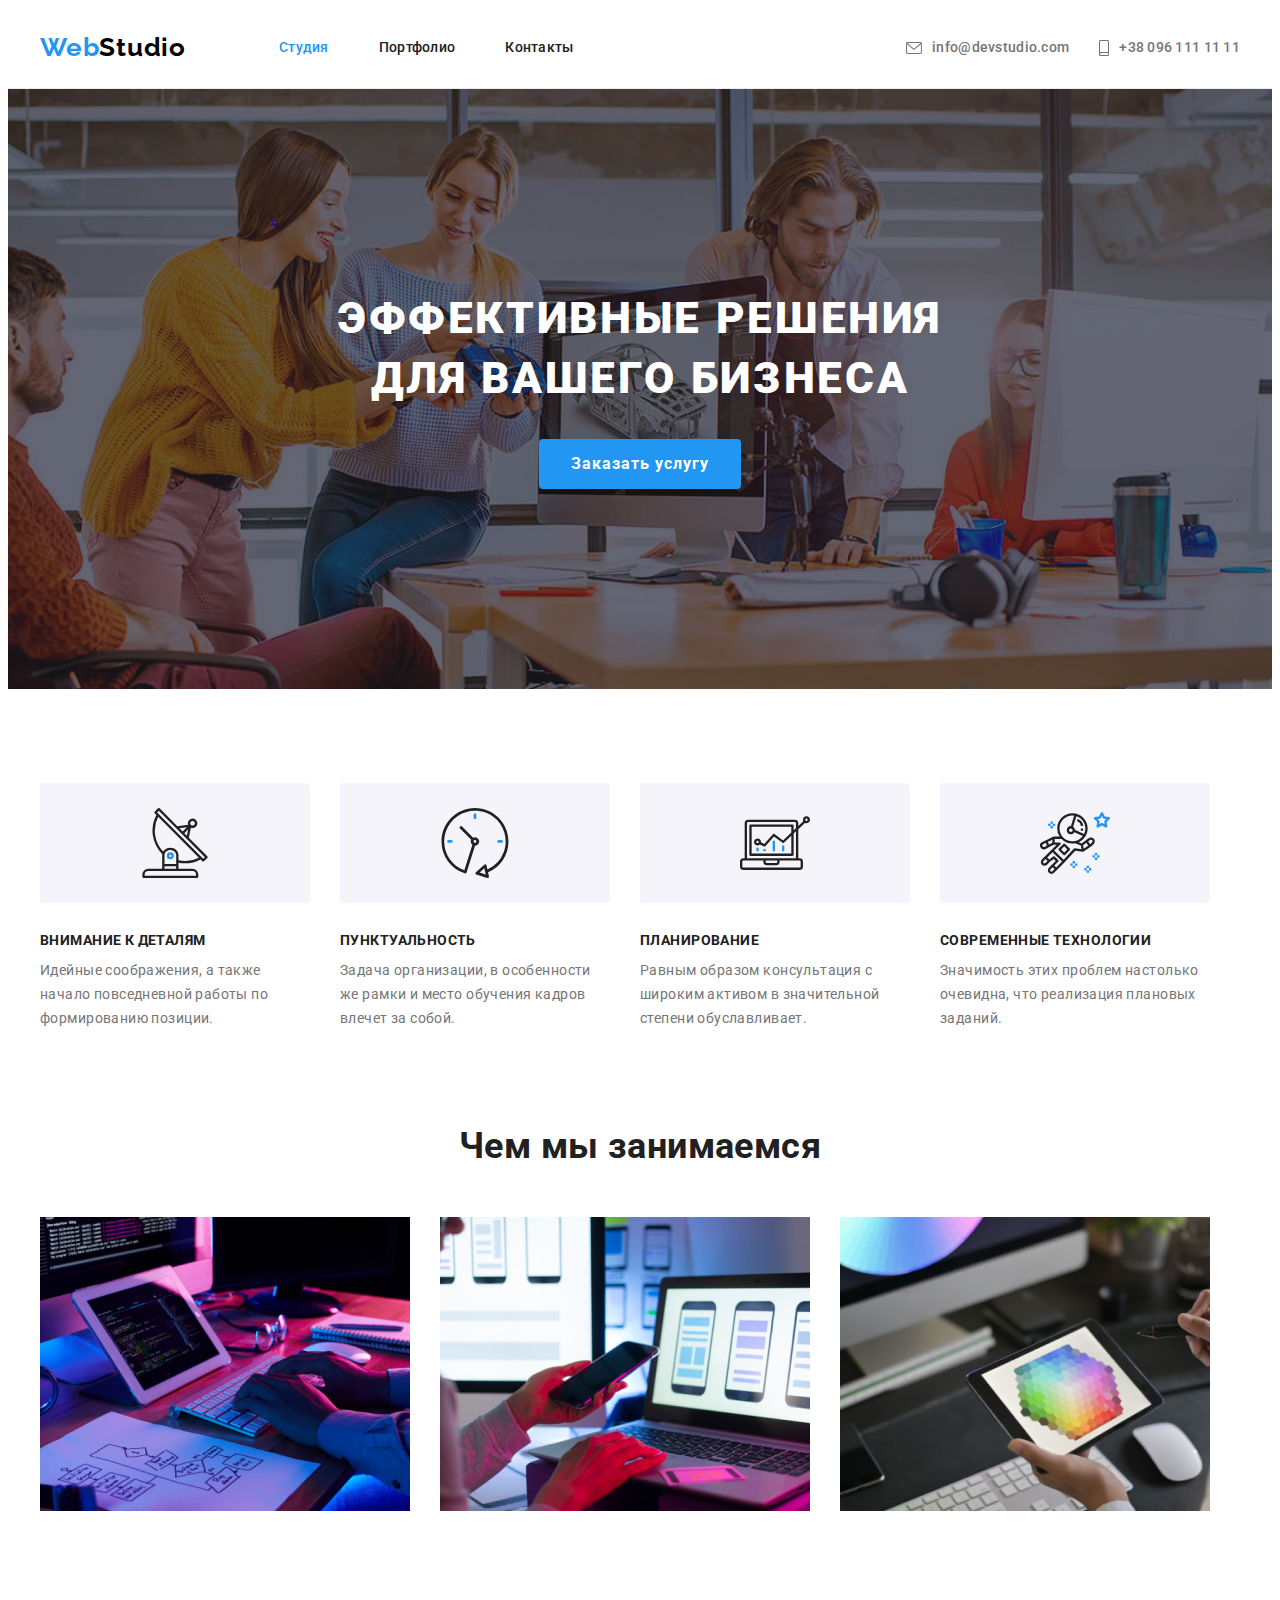
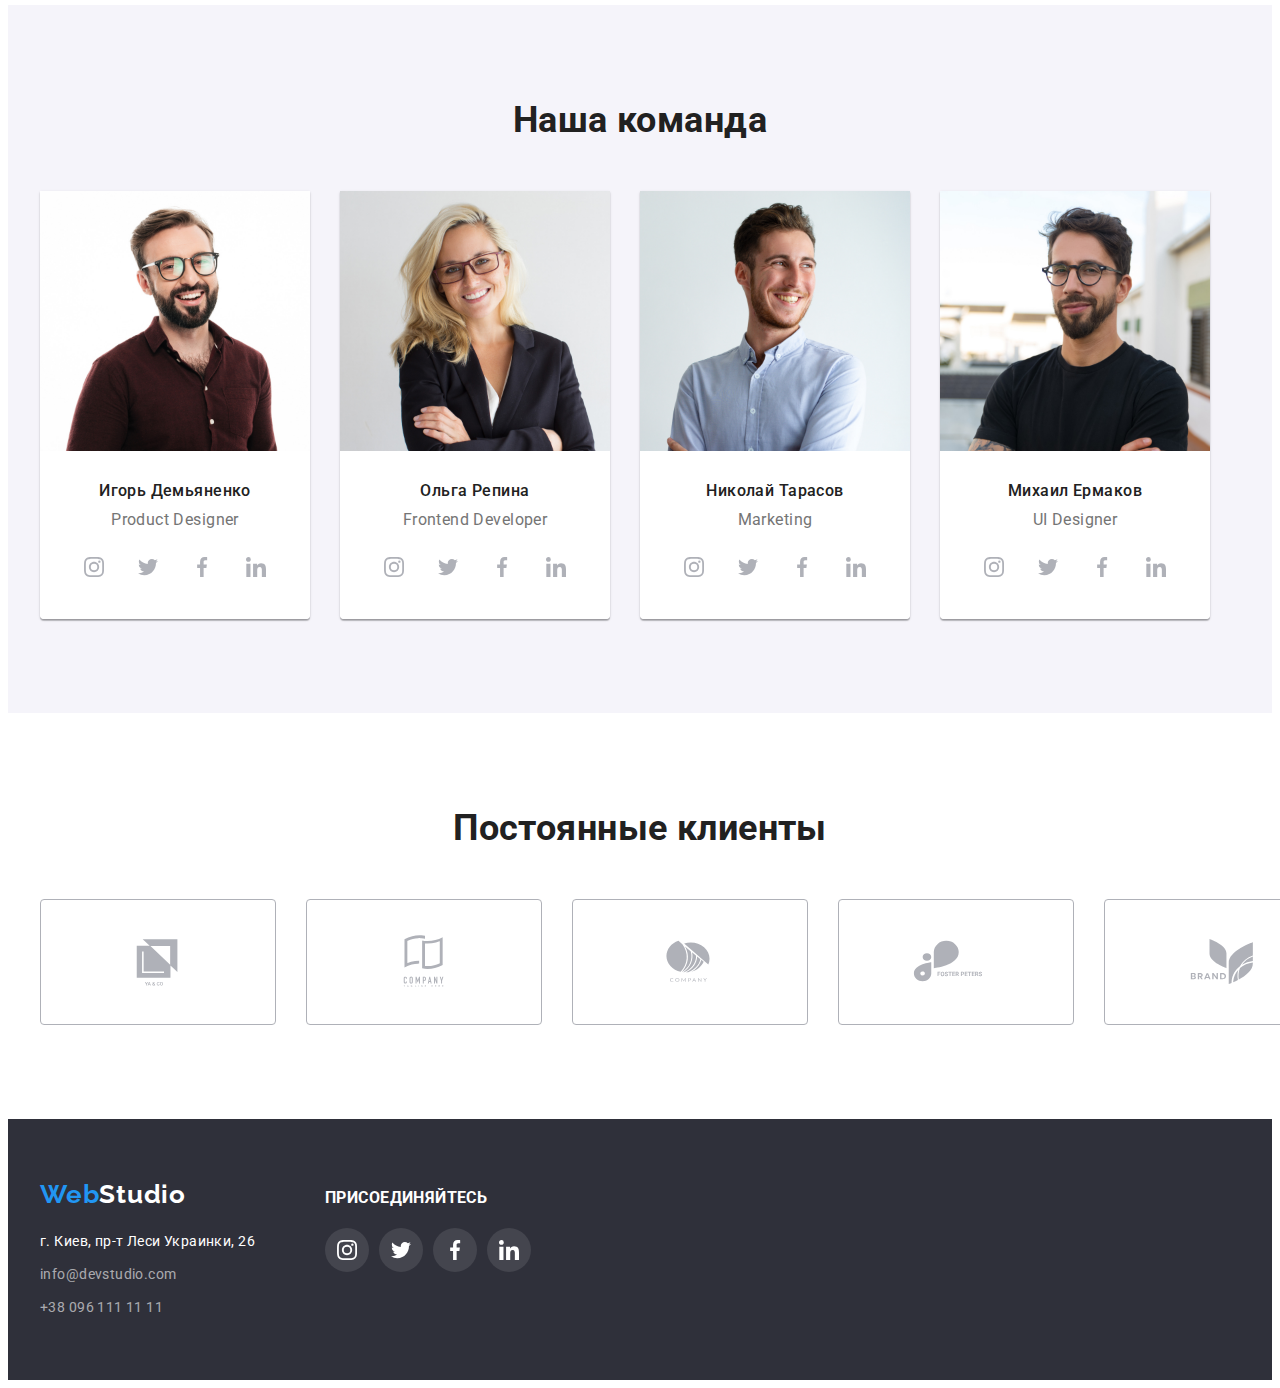
==== commit fbba4704: "Видалила зайві атрибути" ====
--- a/index.html
+++ b/index.html
@@ -34,7 +34,7 @@
         </nav>
           <ul class="auth-nav list flex">
             <li class="item">
-              <a href="mailto:info@devstudio.com" class="header-contacts flex" aria-label="Почта">
+              <a class="header-contacts flex" href="mailto:info@devstudio.com" aria-label="Почта">
                 <svg class="header-icon" width="16" height="12">
                   <use href="./images/sprite.svg#envelope"></use>
                 </svg>
@@ -42,15 +42,14 @@
               </a>
             </li>
             <li class="item">
-              <a href="tel:+380961111111" class="header-contacts flex" aria-label="Телефон">
+              <a class="header-contacts flex" href="tel:+380961111111" aria-label="Телефон">
                 <svg class="header-icon" width="10" height="16">
                   <use href="./images/sprite.svg#smartphone"></use>
                 </svg>
                 +38 096 111 11 11
               </a>
             </li>
-          </ul>
-       
+          </ul> 
       </div>
     </header>
     <main>
--- a/css/styles.css
+++ b/css/styles.css
@@ -147,19 +147,17 @@
 /* Контакты*/
 
 .auth-nav{
-    align-items: center;
     margin-left: auto;
 }
 
 .auth-nav .item:not(:last-child){
-    margin-right: 50px;
-}
-
-.header-contacts{
+    margin-right: 30px;
+}
+
+.auth-nav .header-contacts{
     padding: 32px 0;
     align-items: center;
-    /* justify-content: center; */
-   
+
     color: var(--title-text-color);
     text-decoration: none;
     font-weight: 500;
@@ -169,13 +167,12 @@
 .header-contacts:focus{
 color: var(--accent-color);
 }
-/* .auth-nav .item{
-    align-items: center;
-} */
+
 
 .header-icon{
     fill: currentColor;
     margin-right: 10px;
+    align-items: center;
 }
 
 /*Герой*/
@@ -184,7 +181,7 @@
     max-width: 1600px;
     margin-left: auto;
     margin-right: auto;
-    background-image:linear-gradient( rgba(47, 48, 58, 0.4), rgba(47, 48, 58, 0.4)), url(../images/hero/hero.jpg) ;
+    background-image:linear-gradient( rgba(47, 48, 58, 0.4), rgba(47, 48, 58, 0.4)), url(../images/hero/hero.jpg);
     background-repeat: no-repeat;
     background-position: center;
     background-size: cover;
@@ -398,7 +395,7 @@
     display: flex;
     fill: var(--fill-icon);
     
-    /* padding: 16px 32px; */
+    padding: 16px 32px;
     border: 1px solid var(--border-icon);
     border-radius: 4px;
     width: 170px;
@@ -471,8 +468,7 @@
 
 
 .socials-title{
-    font-weight: 700;
-    
+    font-weight: 700; 
     color: var(--accent-white-color);
 
     margin-bottom: 20px;
@@ -489,7 +485,6 @@
     border-radius: 50%;
     background-color: rgba(255, 255, 255, 0.1);
 
-
     align-items: center;
     justify-content: center;
 }
@@ -513,14 +508,12 @@
 .portfolio-section .item:not(:last-child){
     margin-right: 8px;
 }
-
 
 .portfolio-section .button{ color: var(--primary-text-color);
     border-radius: 4px;
     padding: 6px 22px;
     border: none;
     
-
     background-color: var(--secondary-bgr-color);
     font-weight: 500;
     font-size: 16px;
